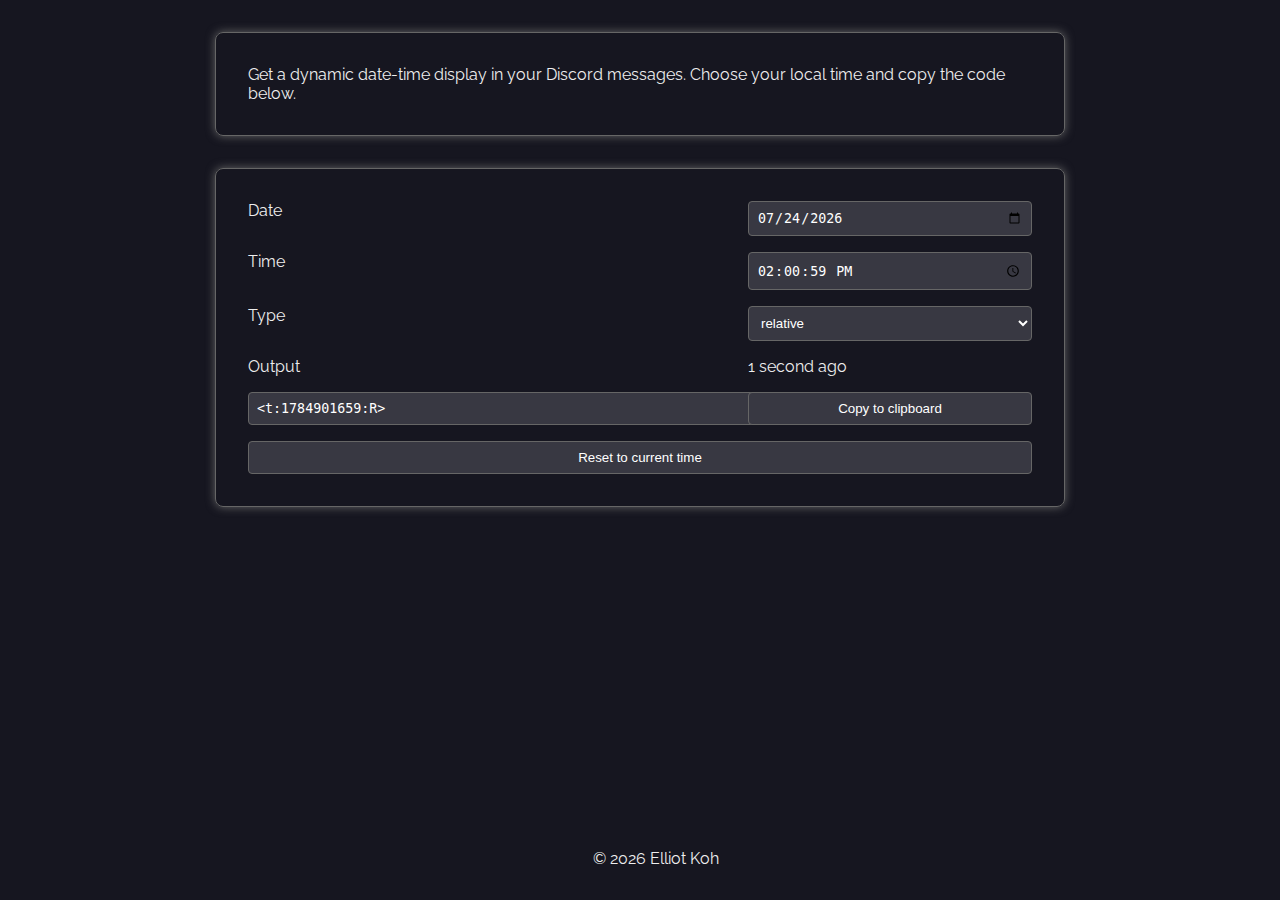
==== index.html @ 7fe4026e "new update" ====
<!DOCTYPE html>
<html lang="en">

<head>
    <meta charset="UTF-8">
    <title>Discord Timestamp Generator</title>
    <link href="https://fonts.googleapis.com/css2?family=Raleway:wght@300;400;600&display=swap" rel="stylesheet">
    <link rel="stylesheet" type="text/css" href="styles.css">
</head>

<body>
    <div class="container">
        <p>Get a dynamic date-time display in your Discord messages. Choose your local time and copy the code below.</p>
    </div>
    <div class="container">
        <span>Date</span><input type="date" id="d">
        <span>Time</span><input type="time" id="hm">
        <span>Type</span>
        <select id="t">
            <option value="t">short time</option>
            <option value="T">long time</option>
            <option value="d">short date</option>
            <option value="D">long date</option>
            <option value="f">long date with short time</option>
            <option value="F">long date with day of week and short time</option>
            <option value="R" selected="">relative</option>
        </select>
        <span>Output</span><span id="preview">1 minute ago</span>
        <input type="text" readonly="" id="code" title="Press Ctrl/Cmd+C to copy">
        <button id="copy">Copy to clipboard</button>
        <button id="current">Reset to current time</button>
    </div>
    <footer class="footer">
        <p>© <span id="currentYear"></span> Elliot Koh</p>
    </footer>
    
    <script src="script.js"></script>
    </body>
    
    </html>
---- styles.css ----
@import url('https://fonts.googleapis.com/css2?family=Raleway:wght@300;400;600&display=swap');

html,
body {
    margin: 0;
    padding: 0;
    background: #161620;
    color: #eee;
    font-family: 'Raleway', sans-serif;
}

.container {
    display: grid;
    grid-template-columns: 1fr max-content;
    width: 50rem;
    margin: 2rem auto;
    border: 1px solid #666;
    padding: 1.5rem;
    border-radius: 8px;
    box-shadow: 0px 0px 10px #666;
}

.container>* {
    margin: 0.5rem;
}

#current {
    grid-column: span 2;
}

input,
select,
button {
    background: #383842;
    color: #fff;
    border: 1px solid #666;
    padding: 0.5rem;
    border-radius: 4px;
}

#code {
    font-family: monospace;
    width: 100%;
}

#code:focus {
    z-index: 1;
}

button {
    cursor: pointer;
}

@media (max-width: 50rem) {
    .container {
        display: flex;
        flex-direction: column;
        width: 90%;
    }

    .container>* {
        margin: 1rem 0.2rem;
    }
}

.button-clicked {
    background-color: #666;
    border: 1px solid #999;
}

.footer {
    position: fixed;
    bottom: 0;
    width: 100%;
    background-color: #161620;
    color: #eee;
    text-align: center;
    padding: 1rem;
    font-family: 'Raleway', sans-serif;
  }
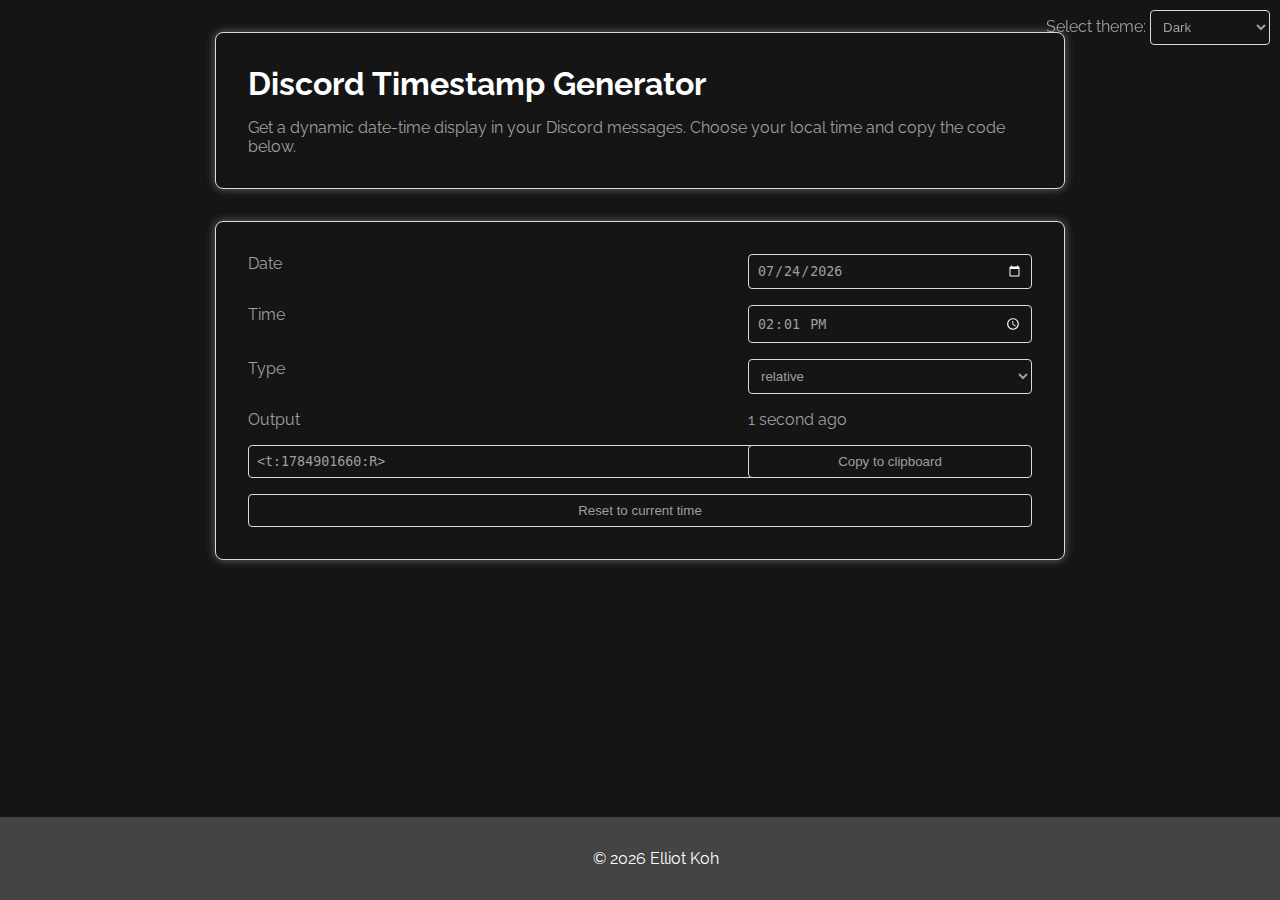
==== commit 4ba7e945: "update" ====
--- a/index.html
+++ b/index.html
@@ -3,20 +3,41 @@
 
 <head>
     <meta charset="UTF-8">
+    <meta name="author" content="Elliot Koh">
+    <meta name="description" content="A Discord Timestamp Generator">
+    <meta name="keywords" content="Discord, Timestamp, Generator">
     <title>Discord Timestamp Generator</title>
+    <link rel="icon" href="favicon-32x32.png" type="image/x-icon">
     <link href="https://fonts.googleapis.com/css2?family=Raleway:wght@300;400;600&display=swap" rel="stylesheet">
     <link rel="stylesheet" type="text/css" href="styles.css">
 </head>
 
 <body>
-    <div class="container">
-        <p>Get a dynamic date-time display in your Discord messages. Choose your local time and copy the code below.</p>
+    <div id="theme-switcher-wrapper">
+        <label for="theme-switcher">Select theme:</label>
+        <select id="theme-switcher">
+            <option value="dark">Dark</option>
+            <option value="light">Light</option>
+            <option value="radical">Radical</option>
+            <option value="merko">Merko</option>
+            <option value="gruvbox">Gruvbox</option>
+            <option value="tokyonight">TokyoNight</option>
+            <option value="onedark">OneDark</option>
+            <option value="cobalt">Cobalt</option>
+            <option value="synthwave">Synthwave</option>
+            <option value="highcontrast">High Contrast</option>
+            <option value="dracula">Dracula</option>
+        </select>
     </div>
-    <div class="container">
-        <span>Date</span><input type="date" id="d">
-        <span>Time</span><input type="time" id="hm">
-        <span>Type</span>
-        <select id="t">
+    <div class="container theme-container">
+        <h1 class="theme-title">Discord Timestamp Generator</h1><endl></endl>
+        <p class="theme-body">Get a dynamic date-time display in your Discord messages. Choose your local time and copy the code below.</p>
+    </div>
+    <div class="container theme-container">
+        <span class="theme-body">Date</span><input class="theme-accent" type="date" id="d">
+        <span class="theme-body">Time</span><input class="theme-accent" type="time" id="hm">
+        <span class="theme-body">Type</span>
+        <select class="theme-accent" id="t">
             <option value="t">short time</option>
             <option value="T">long time</option>
             <option value="d">short date</option>
@@ -25,16 +46,16 @@
             <option value="F">long date with day of week and short time</option>
             <option value="R" selected="">relative</option>
         </select>
-        <span>Output</span><span id="preview">1 minute ago</span>
-        <input type="text" readonly="" id="code" title="Press Ctrl/Cmd+C to copy">
-        <button id="copy">Copy to clipboard</button>
-        <button id="current">Reset to current time</button>
+        <span class="theme-body">Output</span><span class="theme-body" id="preview">1 minute ago</span>
+        <input class="theme-accent" type="text" readonly="" id="code" title="Press Ctrl/Cmd+C to copy">
+        <button class="theme-accent" id="copy">Copy to clipboard</button>
+        <button class="theme-accent" id="current">Reset to current time</button>
     </div>
-    <footer class="footer">
-        <p>© <span id="currentYear"></span> Elliot Koh</p>
+    <footer class="footer theme-footer">
+        <p class="theme-footer-text">© <span id="currentYear"></span> Elliot Koh</p>
     </footer>
-    
+
     <script src="script.js"></script>
-    </body>
-    
-    </html>+</body>
+
+</html>
--- a/styles.css
+++ b/styles.css
@@ -1,10 +1,8 @@
 @import url('https://fonts.googleapis.com/css2?family=Raleway:wght@300;400;600&display=swap');
 
-html,
-body {
+html, body {
     margin: 0;
     padding: 0;
-    background: #161620;
     color: #eee;
     font-family: 'Raleway', sans-serif;
 }
@@ -20,7 +18,7 @@
     box-shadow: 0px 0px 10px #666;
 }
 
-.container>* {
+.container > * {
     margin: 0.5rem;
 }
 
@@ -28,9 +26,7 @@
     grid-column: span 2;
 }
 
-input,
-select,
-button {
+input, select, button {
     background: #383842;
     color: #fff;
     border: 1px solid #666;
@@ -51,18 +47,6 @@
     cursor: pointer;
 }
 
-@media (max-width: 50rem) {
-    .container {
-        display: flex;
-        flex-direction: column;
-        width: 90%;
-    }
-
-    .container>* {
-        margin: 1rem 0.2rem;
-    }
-}
-
 .button-clicked {
     background-color: #666;
     border: 1px solid #999;
@@ -77,4 +61,136 @@
     text-align: center;
     padding: 1rem;
     font-family: 'Raleway', sans-serif;
-  }+}
+
+#theme-switcher-wrapper {
+    position: fixed;
+    top: 10px;
+    right: 10px;
+    padding-bottom: 10px;
+    z-index: 1000; /* Optional, to ensure it stays above other content */
+}
+
+/* Light Theme */
+body[data-theme='light'] {
+    background: #F2F2F2;
+    color: #333;
+}
+
+body[data-theme='light'] .container,
+body[data-theme='light'] input,
+body[data-theme='light'] select,
+body[data-theme='light'] button {
+    background: #fff;
+    color: #333;
+    border: 1px solid #ccc;
+}
+
+body[data-theme='light'] .footer {
+    background-color: #ddd;
+    color: #333;
+}
+
+body[data-theme='light'] button:active {
+    background-color: #ccc;
+    color: #111;
+}
+
+body[data-theme='light'] input[type="date"]::-webkit-calendar-picker-indicator,
+body[data-theme='light'] input[type="time"]::-webkit-calendar-picker-indicator {
+    filter: invert(0);
+}
+
+/* Dark Theme */
+body[data-theme='dark'] {
+    background: #151515;
+    color: #9f9f9f;
+}
+body[data-theme='dark'] .container,
+body[data-theme='dark'] input,
+body[data-theme='dark'] select,
+body[data-theme='dark'] button {
+    background: #151515;
+    color: #9f9f9f;
+    border: 1px solid #dadada;
+}
+body[data-theme='dark'] .footer {
+    background-color: #444444;
+    color: #ffffff;
+}
+
+body[data-theme='dark'] h1 {
+    color: #ffffff;
+}
+
+body[data-theme='dark'] button:active {
+    background-color: #ffffff;
+    color: #151515;
+}
+body[data-theme='dark'] input[type="date"]::-webkit-calendar-picker-indicator,
+body[data-theme='dark'] input[type="time"]::-webkit-calendar-picker-indicator {
+    filter: invert(1);
+}
+
+/* ... similar structure for other themes ... */
+
+/* Radical Theme */
+body[data-theme='radical'] {
+    background: #141321;
+    color: #a9fef7;
+}
+body[data-theme='radical'] .container,
+body[data-theme='radical'] input,
+body[data-theme='radical'] select,
+body[data-theme='radical'] button {
+    background: #431c36;
+    color: #d83b7d;
+    border: 1px solid #d83b7d;
+}
+body[data-theme='radical'] .footer {
+    background-color: #f8d847;
+    color: #141321;
+}
+body[data-theme='radical'] button:active {
+    background-color: #f8d847;
+    color: #141321;
+}
+body[data-theme='radical'] input[type="date"]::-webkit-calendar-picker-indicator,
+body[data-theme='radical'] input[type="time"]::-webkit-calendar-picker-indicator {
+    filter: invert(1);
+}
+
+/* Merko Theme */
+body[data-theme='merko'] {
+    background: #004447;
+    color: #ffffff;
+}
+
+body[data-theme='merko'] .container,
+body[data-theme='merko'] input,
+body[data-theme='merko'] select,
+body[data-theme='merko'] button {
+    background: #00363a;
+    color: #ffffff;
+    border: 1px solid #00555b;
+}
+
+body[data-theme='merko'] .footer {
+    background-color: #002f32;
+    color: #ffffff;
+}
+
+
+/* Media Queries */
+@media (max-width: 50rem) {
+    .container {
+        display: flex;
+        flex-direction: column;
+        width: 90%;
+    }
+
+    .container > * {
+        margin: 1rem 0.2rem;
+    }
+}
+
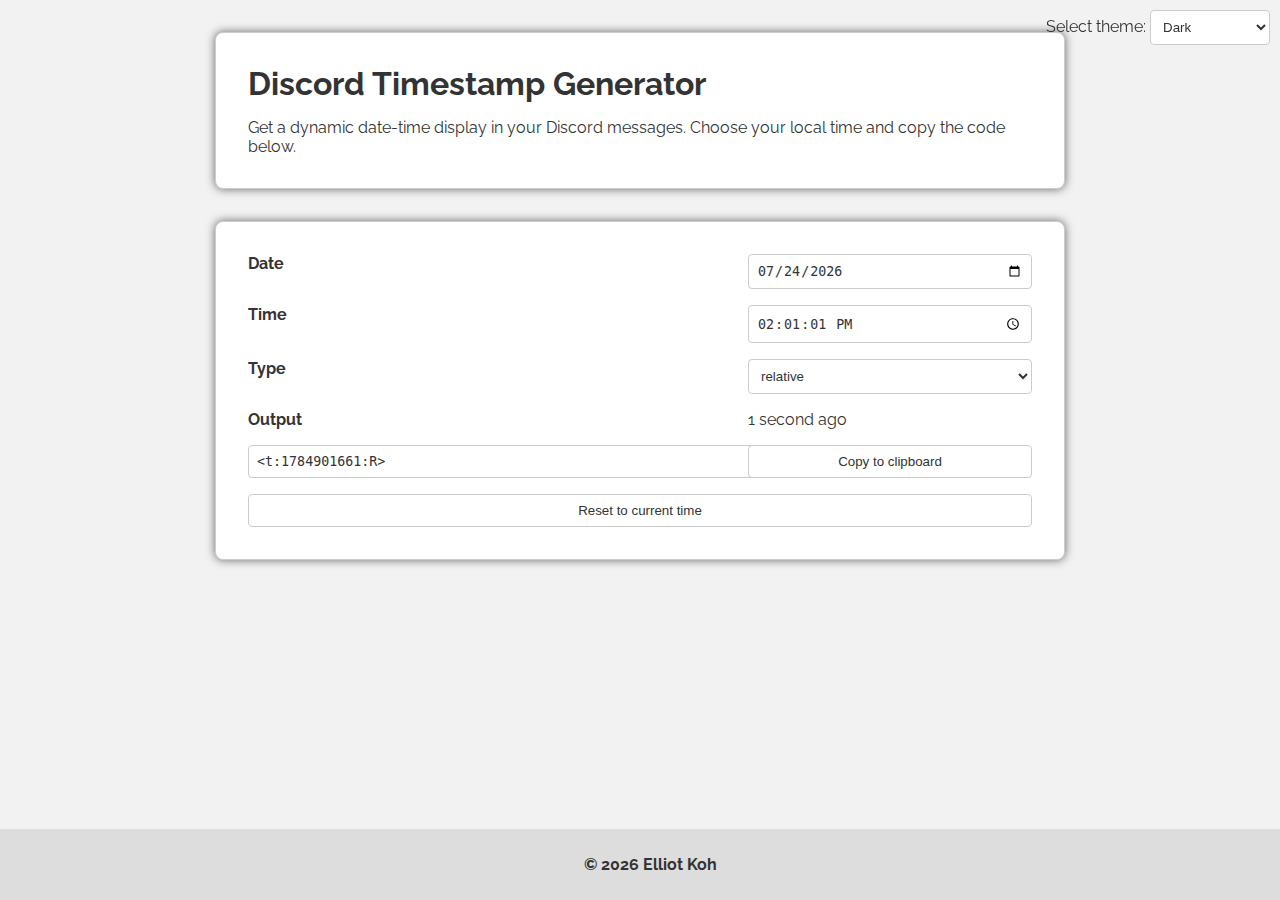
==== commit f84b7732: "final commit" ====
--- a/index.html
+++ b/index.html
@@ -27,6 +27,8 @@
             <option value="synthwave">Synthwave</option>
             <option value="highcontrast">High Contrast</option>
             <option value="dracula">Dracula</option>
+            <option value="bluelight">Blue Light</option>
+            <option value="bluedark">Blue Dark</option>
         </select>
     </div>
     <div class="container theme-container">
@@ -34,9 +36,9 @@
         <p class="theme-body">Get a dynamic date-time display in your Discord messages. Choose your local time and copy the code below.</p>
     </div>
     <div class="container theme-container">
-        <span class="theme-body">Date</span><input class="theme-accent" type="date" id="d">
-        <span class="theme-body">Time</span><input class="theme-accent" type="time" id="hm">
-        <span class="theme-body">Type</span>
+        <span class="theme-body"><b>Date</b></span><input class="theme-accent" type="date" id="d">
+        <span class="theme-body"><b>Time</b></span><input class="theme-accent" type="time" id="hm">
+        <span class="theme-body"><b>Type</b></span>
         <select class="theme-accent" id="t">
             <option value="t">short time</option>
             <option value="T">long time</option>
@@ -46,13 +48,13 @@
             <option value="F">long date with day of week and short time</option>
             <option value="R" selected="">relative</option>
         </select>
-        <span class="theme-body">Output</span><span class="theme-body" id="preview">1 minute ago</span>
+        <span class="theme-body"><b>Output</b></span><span class="theme-body" id="preview">1 minute ago</span>
         <input class="theme-accent" type="text" readonly="" id="code" title="Press Ctrl/Cmd+C to copy">
         <button class="theme-accent" id="copy">Copy to clipboard</button>
         <button class="theme-accent" id="current">Reset to current time</button>
     </div>
     <footer class="footer theme-footer">
-        <p class="theme-footer-text">© <span id="currentYear"></span> Elliot Koh</p>
+        <p class="theme-footer-text"><b>© <span id="currentYear"></span> Elliot Koh</b></p>
     </footer>
 
     <script src="script.js"></script>
--- a/styles.css
+++ b/styles.css
@@ -59,7 +59,7 @@
     background-color: #161620;
     color: #eee;
     text-align: center;
-    padding: 1rem;
+    padding: 10px;
     font-family: 'Raleway', sans-serif;
 }
 
@@ -92,7 +92,7 @@
 }
 
 body[data-theme='light'] button:active {
-    background-color: #ccc;
+    background-color: #eaeaea;
     color: #111;
 }
 
@@ -112,11 +112,11 @@
 body[data-theme='dark'] button {
     background: #151515;
     color: #9f9f9f;
-    border: 1px solid #dadada;
+    border: 1px solid #79ff97;
 }
 body[data-theme='dark'] .footer {
-    background-color: #444444;
-    color: #ffffff;
+    background-color: #1c1c1c;
+    color: #9f9f9f;
 }
 
 body[data-theme='dark'] h1 {
@@ -131,8 +131,6 @@
 body[data-theme='dark'] input[type="time"]::-webkit-calendar-picker-indicator {
     filter: invert(1);
 }
-
-/* ... similar structure for other themes ... */
 
 /* Radical Theme */
 body[data-theme='radical'] {
@@ -143,9 +141,9 @@
 body[data-theme='radical'] input,
 body[data-theme='radical'] select,
 body[data-theme='radical'] button {
-    background: #431c36;
-    color: #d83b7d;
-    border: 1px solid #d83b7d;
+    background: #141321;
+    color: #a9fef7;
+    border: 1px solid #f8d847;
 }
 body[data-theme='radical'] .footer {
     background-color: #f8d847;
@@ -155,6 +153,11 @@
     background-color: #f8d847;
     color: #141321;
 }
+
+body[data-theme='radical'] h1 {
+    color: #fe428e;
+}
+
 body[data-theme='radical'] input[type="date"]::-webkit-calendar-picker-indicator,
 body[data-theme='radical'] input[type="time"]::-webkit-calendar-picker-indicator {
     filter: invert(1);
@@ -162,24 +165,313 @@
 
 /* Merko Theme */
 body[data-theme='merko'] {
-    background: #004447;
-    color: #ffffff;
-}
-
+    background: #0a0f0b;
+    color: #68b587;
+}
 body[data-theme='merko'] .container,
 body[data-theme='merko'] input,
 body[data-theme='merko'] select,
 body[data-theme='merko'] button {
-    background: #00363a;
+    background: #0a0f0b;
+    color: #68b587;
+    border: 1px solid #b7d364;
+}
+body[data-theme='merko'] .footer {
+    background-color: #b7d364;
+    color: #0a0f0b;
+}
+body[data-theme='merko'] button:active {
+    background-color: #b7d364;
+    color: #0a0f0b;
+}
+
+body[data-theme='merko'] h1 {
+    color: #abd200;
+}
+
+body[data-theme='merko'] input[type="date"]::-webkit-calendar-picker-indicator,
+body[data-theme='merko'] input[type="time"]::-webkit-calendar-picker-indicator {
+    filter: invert(1);
+}
+
+/* Gruvbox Theme */
+body[data-theme='gruvbox'] {
+    background: #282828;
+    color: #68b587;
+}
+body[data-theme='gruvbox'] .container,
+body[data-theme='gruvbox'] input,
+body[data-theme='gruvbox'] select,
+body[data-theme='gruvbox'] button {
+    background: #282828;
+    color: #68b587;
+    border: 1px solid #fe8019;
+}
+body[data-theme='gruvbox'] .footer {
+    background-color: #fe8019;
+    color: #282828;
+}
+body[data-theme='gruvbox'] button:active {
+    background-color: #fe8019;
+    color: #282828;
+}
+
+body[data-theme='gruvbox'] h1 {
+    color: #fabd2f;
+}
+
+body[data-theme='gruvbox'] input[type="date"]::-webkit-calendar-picker-indicator,
+body[data-theme='gruvbox'] input[type="time"]::-webkit-calendar-picker-indicator {
+    filter: invert(1);
+}
+
+/* tokyonight Theme */
+body[data-theme='tokyonight'] {
+    background: #1a1b27;
+    color: #38bdae;
+}
+body[data-theme='tokyonight'] .container,
+body[data-theme='tokyonight'] input,
+body[data-theme='tokyonight'] select,
+body[data-theme='tokyonight'] button {
+    background: #1a1b27;
+    color: #38bdae;
+    border: 1px solid #bf91f3;
+}
+body[data-theme='tokyonight'] .footer {
+    background-color: #bf91f3;
+    color: #1a1b27;
+}
+body[data-theme='tokyonight'] button:active {
+    background-color: #bf91f3;
+    color: #1a1b27;
+}
+
+body[data-theme='tokyonight'] h1 {
+    color: #70a5fd;
+}
+
+body[data-theme='tokyonight'] input[type="date"]::-webkit-calendar-picker-indicator,
+body[data-theme='tokyonight'] input[type="time"]::-webkit-calendar-picker-indicator {
+    filter: invert(1);
+}
+
+/* onedark Theme */
+body[data-theme='onedark'] {
+    background: #282c34;
+    color: #df6d74;
+}
+body[data-theme='onedark'] .container,
+body[data-theme='onedark'] input,
+body[data-theme='onedark'] select,
+body[data-theme='onedark'] button {
+    background: #282c34;
+    color: #df6d74;
+    border: 1px solid #8eb573;
+}
+body[data-theme='onedark'] .footer {
+    background-color: #8eb573;
+    color: #282c34;
+}
+body[data-theme='onedark'] button:active {
+    background-color: #8eb573;
+    color: #282c34;
+}
+
+body[data-theme='onedark'] h1 {
+    color: #e4bf7a;
+}
+
+body[data-theme='onedark'] input[type="date"]::-webkit-calendar-picker-indicator,
+body[data-theme='onedark'] input[type="time"]::-webkit-calendar-picker-indicator {
+    filter: invert(1);
+}
+
+/* cobalt Theme */
+body[data-theme='cobalt'] {
+    background: #193549;
+    color: #75eeb2;
+}
+body[data-theme='cobalt'] .container,
+body[data-theme='cobalt'] input,
+body[data-theme='cobalt'] select,
+body[data-theme='cobalt'] button {
+    background: #193549;
+    color: #75eeb2;
+    border: 1px solid #0480ef;
+}
+body[data-theme='cobalt'] .footer {
+    background-color: #0480ef;
+    color: #193549;
+}
+body[data-theme='cobalt'] button:active {
+    background-color: #0480ef;
+    color: #193549;
+}
+
+body[data-theme='cobalt'] h1 {
+    color: #e683d9;
+}
+
+body[data-theme='cobalt'] input[type="date"]::-webkit-calendar-picker-indicator,
+body[data-theme='cobalt'] input[type="time"]::-webkit-calendar-picker-indicator {
+    filter: invert(1);
+}
+
+/* synthwave Theme */
+body[data-theme='synthwave'] {
+    background: #2b213a;
+    color: #e5289e;
+}
+body[data-theme='synthwave'] .container,
+body[data-theme='synthwave'] input,
+body[data-theme='synthwave'] select,
+body[data-theme='synthwave'] button {
+    background: #2b213a;
+    color: #e5289e;
+    border: 1px solid #ef8539;
+}
+body[data-theme='synthwave'] .footer {
+    background-color: #ef8539;
+    color: #2b213a;
+}
+body[data-theme='synthwave'] button:active {
+    background-color: #ef8539;
+    color: #2b213a;
+}
+
+body[data-theme='synthwave'] h1 {
+    color: #e2e9ec;
+}
+
+body[data-theme='synthwave'] input[type="date"]::-webkit-calendar-picker-indicator,
+body[data-theme='synthwave'] input[type="time"]::-webkit-calendar-picker-indicator {
+    filter: invert(1);
+}
+
+/* highcontrast Theme */
+body[data-theme='highcontrast'] {
+    background: #000000;
     color: #ffffff;
-    border: 1px solid #00555b;
-}
-
-body[data-theme='merko'] .footer {
-    background-color: #002f32;
+}
+body[data-theme='highcontrast'] .container,
+body[data-theme='highcontrast'] input,
+body[data-theme='highcontrast'] select,
+body[data-theme='highcontrast'] button {
+    background: #000000;
     color: #ffffff;
-}
-
+    border: 1px solid #00ffff;
+}
+body[data-theme='highcontrast'] .footer {
+    background-color: #00ffff;
+    color: #000000;
+}
+body[data-theme='highcontrast'] button:active {
+    background-color: #00ffff;
+    color: #000000;
+}
+
+body[data-theme='highcontrast'] h1 {
+    color: #e7f216;
+}
+
+body[data-theme='highcontrast'] input[type="date"]::-webkit-calendar-picker-indicator,
+body[data-theme='highcontrast'] input[type="time"]::-webkit-calendar-picker-indicator {
+    filter: invert(1);
+}
+
+/* dracula Theme */
+body[data-theme='dracula'] {
+    background: #282a36;
+    color: #f8f8f2;
+}
+body[data-theme='dracula'] .container,
+body[data-theme='dracula'] input,
+body[data-theme='dracula'] select,
+body[data-theme='dracula'] button {
+    background: #282a36;
+    color: #f8f8f2;
+    border: 1px solid #79dafa;
+}
+body[data-theme='dracula'] .footer {
+    background-color: #79dafa;
+    color: #282a36;
+}
+body[data-theme='dracula'] button:active {
+    background-color: #79dafa;
+    color: #282a36;
+}
+
+body[data-theme='dracula'] h1 {
+    color: #ff6e96;
+}
+
+body[data-theme='dracula'] input[type="date"]::-webkit-calendar-picker-indicator,
+body[data-theme='dracula'] input[type="time"]::-webkit-calendar-picker-indicator {
+    filter: invert(1);
+}
+
+/* bluelight Theme */
+body[data-theme='bluelight'] {
+    background: #fffefe;
+    color: #434d58;
+}
+body[data-theme='bluelight'] .container,
+body[data-theme='bluelight'] input,
+body[data-theme='bluelight'] select,
+body[data-theme='bluelight'] button {
+    background: #fffefe;
+    color: #434d58;
+    border: 1px solid #4c71f2;
+}
+body[data-theme='bluelight'] .footer {
+    background-color: #4c71f2;
+    color: #fffefe;
+}
+body[data-theme='bluelight'] button:active {
+    background-color: #4c71f2;
+    color: #fffefe;
+}
+
+body[data-theme='bluelight'] h1 {
+    color: #2f80ed;
+}
+
+body[data-theme='bluelight'] input[type="date"]::-webkit-calendar-picker-indicator,
+body[data-theme='bluelight'] input[type="time"]::-webkit-calendar-picker-indicator {
+    filter: invert(1);
+}
+
+/* bluedark Theme */
+body[data-theme='bluedark'] {
+    background: #0d1117;
+    color: #417e87;
+}
+body[data-theme='bluedark'] .container,
+body[data-theme='bluedark'] input,
+body[data-theme='bluedark'] select,
+body[data-theme='bluedark'] button {
+    background: #0d1117;
+    color: #417e87;
+    border: 1px solid #0579c3;
+}
+body[data-theme='bluedark'] .footer {
+    background-color: #0579c3;
+    color: #0d1117;
+}
+body[data-theme='bluedark'] button:active {
+    background-color: #0579c3;
+    color: #0d1117;
+}
+
+body[data-theme='bluedark'] h1 {
+    color: #006aff;
+}
+
+body[data-theme='bluedark'] input[type="date"]::-webkit-calendar-picker-indicator,
+body[data-theme='bluedark'] input[type="time"]::-webkit-calendar-picker-indicator {
+    filter: invert(1);
+}
 
 /* Media Queries */
 @media (max-width: 50rem) {
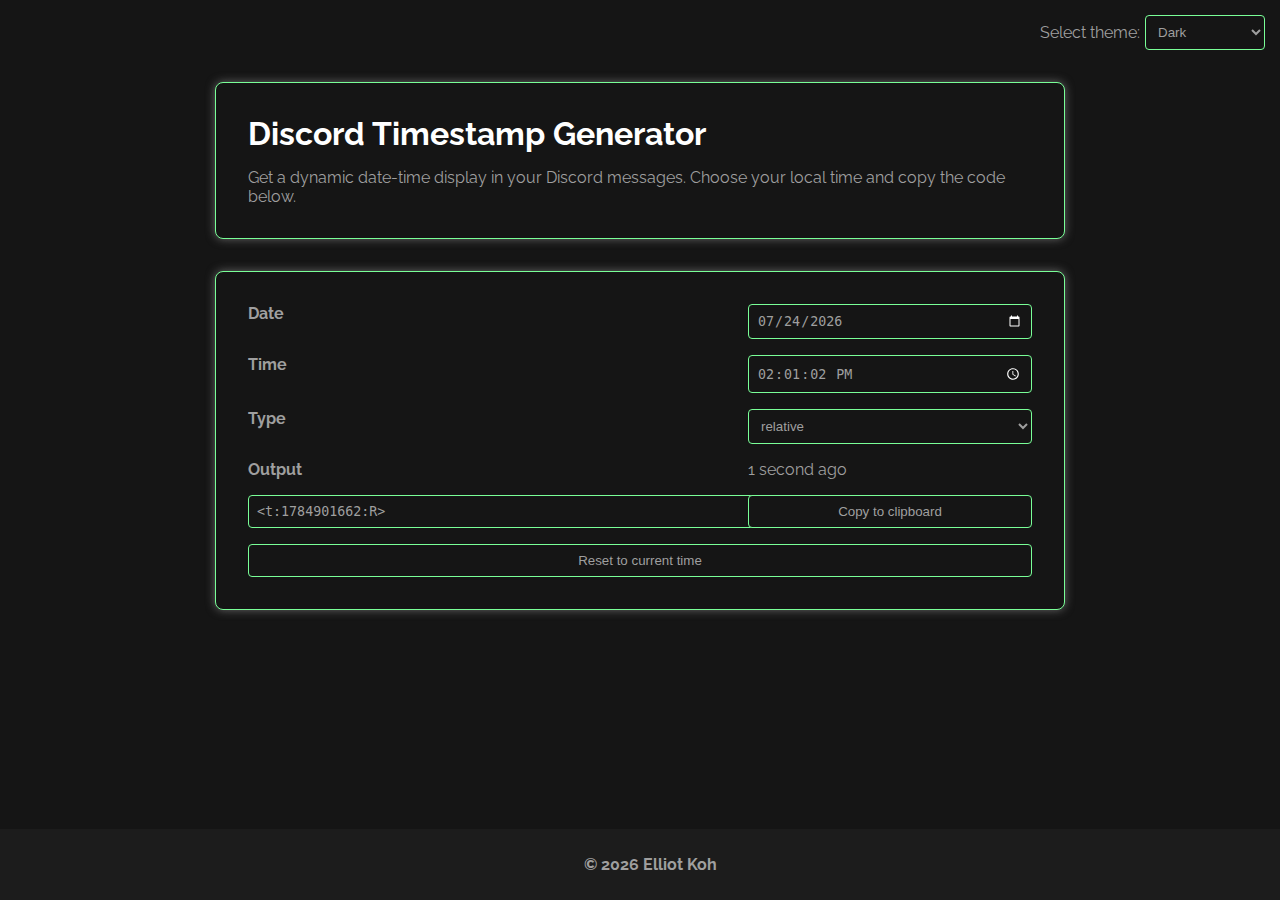
==== commit a9c8a25e: "final commit #1" ====
--- a/index.html
+++ b/index.html
@@ -13,7 +13,7 @@
 </head>
 
 <body>
-    <div id="theme-switcher-wrapper">
+    <div class="theme-switcher-wrapper">
         <label for="theme-switcher">Select theme:</label>
         <select id="theme-switcher">
             <option value="dark">Dark</option>
@@ -60,4 +60,4 @@
     <script src="script.js"></script>
 </body>
 
-</html>
+</html>--- a/styles.css
+++ b/styles.css
@@ -63,14 +63,6 @@
     font-family: 'Raleway', sans-serif;
 }
 
-#theme-switcher-wrapper {
-    position: fixed;
-    top: 10px;
-    right: 10px;
-    padding-bottom: 10px;
-    z-index: 1000; /* Optional, to ensure it stays above other content */
-}
-
 /* Light Theme */
 body[data-theme='light'] {
     background: #F2F2F2;
@@ -486,3 +478,14 @@
     }
 }
 
+.theme-switcher-wrapper {
+    display: flex;
+    justify-content: flex-end;
+    align-items: center;
+    margin-top: 15px;
+    margin-right: 15px;
+}
+
+.theme-switcher-wrapper label {
+    margin-right: 5px;
+}
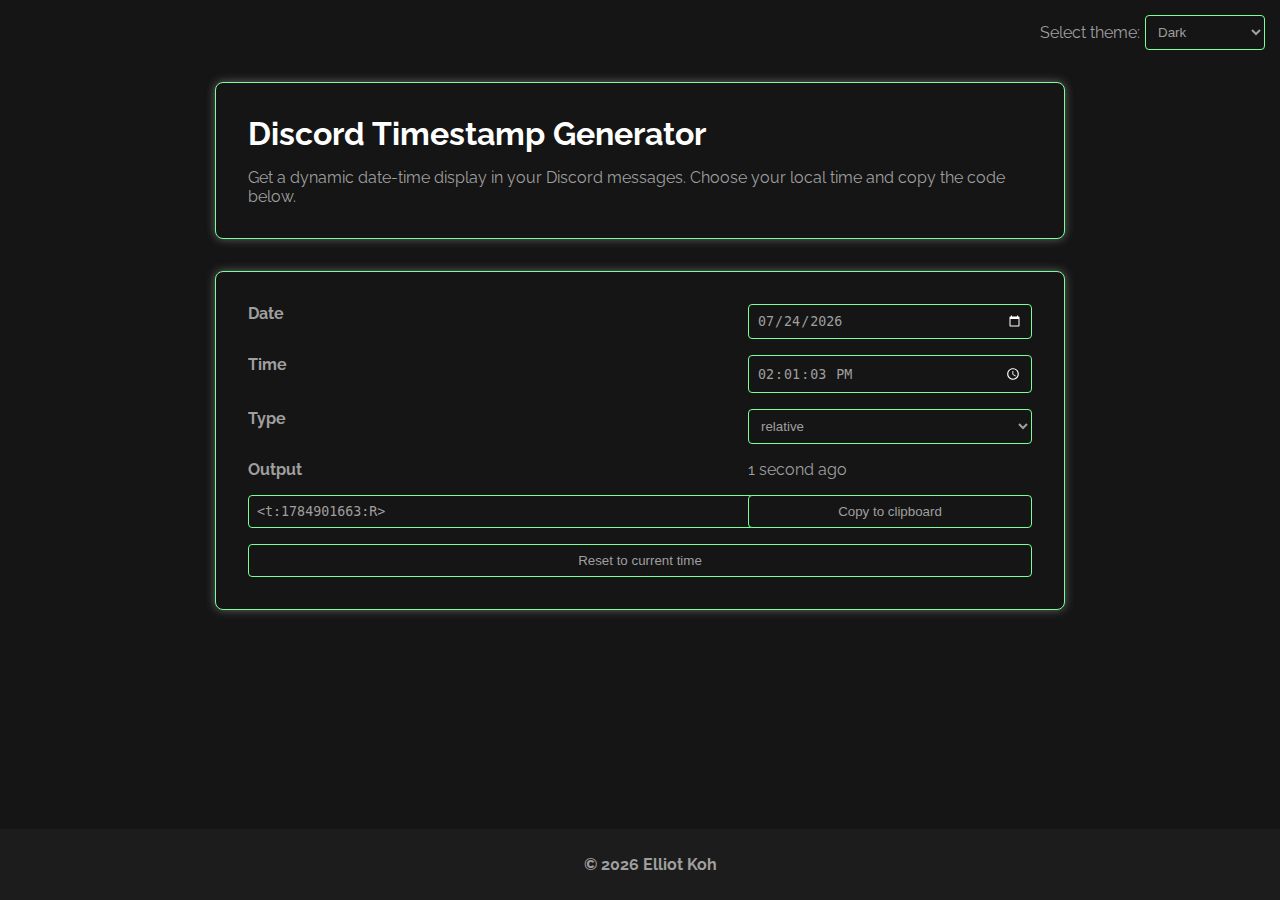
==== commit 917504a0: "Update index.html" ====
--- a/index.html
+++ b/index.html
@@ -4,9 +4,9 @@
 <head>
     <meta charset="UTF-8">
     <meta name="author" content="Elliot Koh">
-    <meta name="description" content="A Discord Timestamp Generator">
+    <meta name="description" content="A Discord Timestamp Generator by Elliot Koh">
     <meta name="keywords" content="Discord, Timestamp, Generator">
-    <title>Discord Timestamp Generator</title>
+    <title>Discord Timestamp Generator | Elliot Koh</title>
     <link rel="icon" href="favicon-32x32.png" type="image/x-icon">
     <link href="https://fonts.googleapis.com/css2?family=Raleway:wght@300;400;600&display=swap" rel="stylesheet">
     <link rel="stylesheet" type="text/css" href="styles.css">
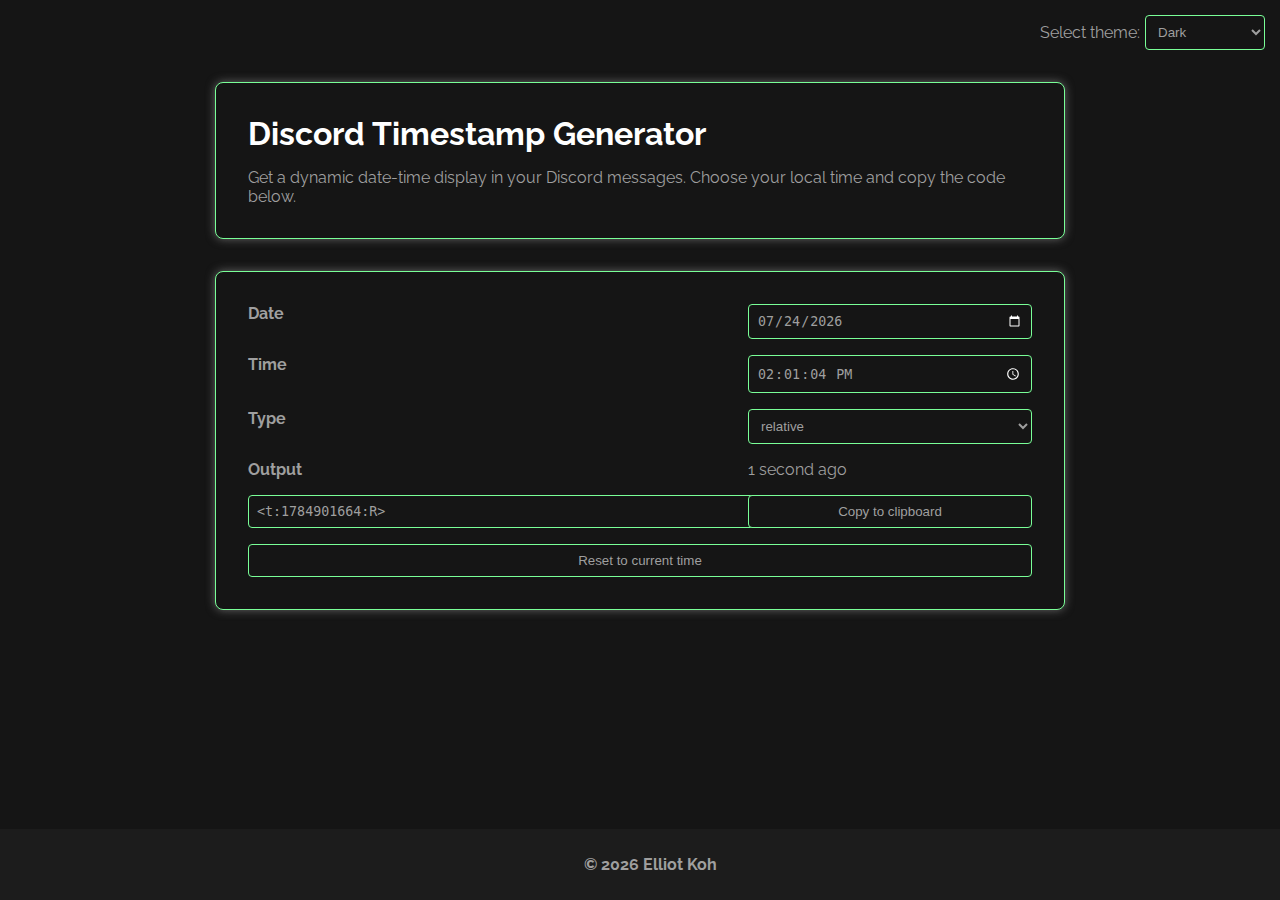
==== commit 6522bd59: "Update index.html" ====
--- a/index.html
+++ b/index.html
@@ -21,8 +21,8 @@
             <option value="radical">Radical</option>
             <option value="merko">Merko</option>
             <option value="gruvbox">Gruvbox</option>
-            <option value="tokyonight">TokyoNight</option>
-            <option value="onedark">OneDark</option>
+            <option value="tokyonight">Tokyo Night</option>
+            <option value="onedark">One Dark</option>
             <option value="cobalt">Cobalt</option>
             <option value="synthwave">Synthwave</option>
             <option value="highcontrast">High Contrast</option>
--- a/styles.css
+++ b/styles.css
@@ -431,7 +431,7 @@
 
 body[data-theme='bluelight'] input[type="date"]::-webkit-calendar-picker-indicator,
 body[data-theme='bluelight'] input[type="time"]::-webkit-calendar-picker-indicator {
-    filter: invert(1);
+    filter: invert(0);
 }
 
 /* bluedark Theme */
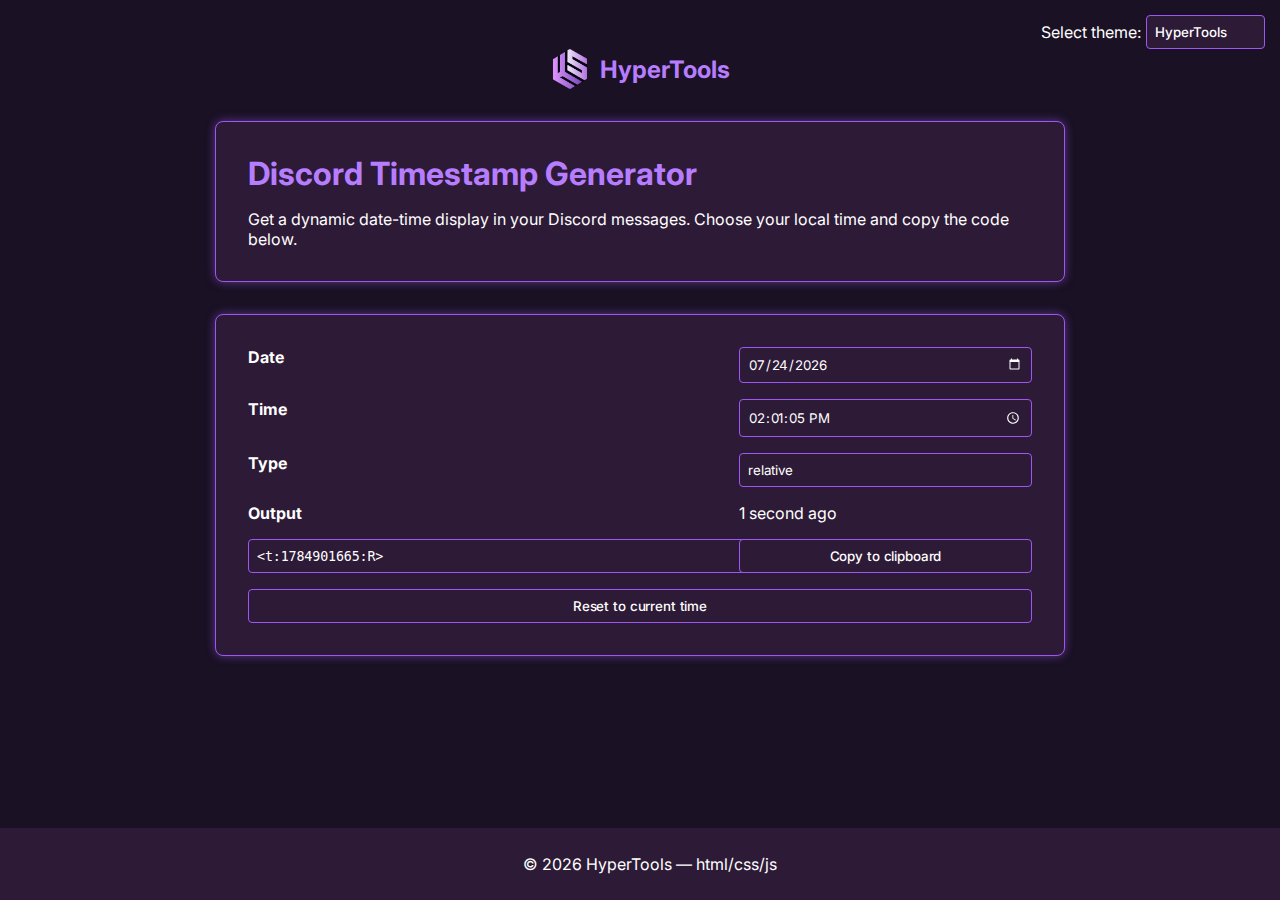
==== commit 4b2a87f6: "Update" ====
--- a/index.html
+++ b/index.html
@@ -5,10 +5,10 @@
     <meta charset="UTF-8">
     <meta name="author" content="Elliot Koh">
     <meta name="description" content="A Discord Timestamp Generator by Elliot Koh">
-    <meta name="keywords" content="Discord, Timestamp, Generator">
-    <title>Discord Timestamp Generator | Elliot Koh</title>
-    <link rel="icon" href="favicon-32x32.png" type="image/x-icon">
-    <link href="https://fonts.googleapis.com/css2?family=Raleway:wght@300;400;600&display=swap" rel="stylesheet">
+    <meta name="keywords" content="Discord, Timestamp, Generator, HyperTools">
+    <title>Discord Timestamp Generator — HyperTools</title>
+    <link rel="icon" href="favicon.ico" type="image/x-icon">
+    <link href="https://fonts.googleapis.com/css2?family=Inter:wght@300;400;500;600;700&display=swap" rel="stylesheet">
     <link rel="stylesheet" type="text/css" href="styles.css">
 </head>
 
@@ -16,6 +16,7 @@
     <div class="theme-switcher-wrapper">
         <label for="theme-switcher">Select theme:</label>
         <select id="theme-switcher">
+            <option value="hypertools" selected>HyperTools</option>
             <option value="dark">Dark</option>
             <option value="light">Light</option>
             <option value="radical">Radical</option>
@@ -30,6 +31,10 @@
             <option value="bluelight">Blue Light</option>
             <option value="bluedark">Blue Dark</option>
         </select>
+    </div>
+    <div class="branding">
+        <img src="logo.png" alt="HyperTools Logo">
+        <h2>HyperTools</h2>
     </div>
     <div class="container theme-container">
         <h1 class="theme-title">Discord Timestamp Generator</h1><endl></endl>
@@ -54,7 +59,7 @@
         <button class="theme-accent" id="current">Reset to current time</button>
     </div>
     <footer class="footer theme-footer">
-        <p class="theme-footer-text"><b>© <span id="currentYear"></span> Elliot Koh</b></p>
+        <p class="theme-footer-text">© <span id="currentYear"></span> HyperTools — html/css/js</p>
     </footer>
 
     <script src="script.js"></script>
--- a/styles.css
+++ b/styles.css
@@ -1,10 +1,29 @@
-@import url('https://fonts.googleapis.com/css2?family=Raleway:wght@300;400;600&display=swap');
+@import url('https://fonts.googleapis.com/css2?family=Inter:wght@300;400;500;600;700&display=swap');
+
+* {
+    font-family: 'Inter', sans-serif;
+}
+
+/* Ensure Inter is applied to form controls across all browsers */
+input, button, select, option, textarea, .theme-switcher-wrapper, #theme-switcher {
+    font-family: 'Inter', sans-serif !important;
+    -webkit-font-smoothing: antialiased;
+    -moz-osx-font-smoothing: grayscale;
+}
+
+/* Keep monospace for code element */
+#code {
+    font-family: monospace !important;
+    width: 100%;
+}
+
+#code:focus {
+    z-index: 1;
+}
 
 html, body {
     margin: 0;
     padding: 0;
-    color: #eee;
-    font-family: 'Raleway', sans-serif;
 }
 
 .container {
@@ -12,10 +31,8 @@
     grid-template-columns: 1fr max-content;
     width: 50rem;
     margin: 2rem auto;
-    border: 1px solid #666;
     padding: 1.5rem;
     border-radius: 8px;
-    box-shadow: 0px 0px 10px #666;
 }
 
 .container > * {
@@ -26,41 +43,105 @@
     grid-column: span 2;
 }
 
-input, select, button {
-    background: #383842;
-    color: #fff;
-    border: 1px solid #666;
+input, select, button, option {
     padding: 0.5rem;
     border-radius: 4px;
 }
 
-#code {
-    font-family: monospace;
-    width: 100%;
-}
-
-#code:focus {
-    z-index: 1;
+button:hover {
+    background: #3d2349;
 }
 
 button {
     cursor: pointer;
+    font-family: 'Inter', sans-serif !important;
+    font-weight: 500;
+    letter-spacing: -0.01em;
 }
 
 .button-clicked {
-    background-color: #666;
-    border: 1px solid #999;
+    background-color: #9e57f4;
+    border: 1px solid #b77dff;
 }
 
 .footer {
     position: fixed;
     bottom: 0;
     width: 100%;
-    background-color: #161620;
-    color: #eee;
     text-align: center;
     padding: 10px;
-    font-family: 'Raleway', sans-serif;
+    font-weight: 600;
+}
+
+.theme-footer-text {
+    font-weight: 400;
+}
+
+.branding {
+    display: flex;
+    align-items: center;
+    justify-content: center;
+    margin-bottom: 1rem;
+}
+
+.branding img {
+    height: 40px;
+    margin-right: 10px;
+}
+
+.branding h2 {
+    font-size: 1.5rem;
+    margin: 0;
+}
+
+.theme-switcher-wrapper {
+    display: flex;
+    justify-content: flex-end;
+    align-items: center;
+    margin-top: 15px;
+    margin-right: 15px;
+}
+
+.theme-switcher-wrapper label {
+    margin-right: 5px;
+}
+
+/* HyperTools Theme */
+body[data-theme='hypertools'] {
+    background: #1a1124;
+    color: #ffffff;
+}
+body[data-theme='hypertools'] .container,
+body[data-theme='hypertools'] input,
+body[data-theme='hypertools'] select,
+body[data-theme='hypertools'] button {
+    background: #2d1a36;
+    color: #ffffff;
+    border: 1px solid #9e57f4;
+}
+body[data-theme='hypertools'] .container {
+    box-shadow: 0px 0px 10px rgba(158, 87, 244, 0.5);
+}
+body[data-theme='hypertools'] .footer {
+    background-color: #2d1a36;
+    color: #ffffff;
+}
+body[data-theme='hypertools'] button:active {
+    background-color: #9e57f4;
+    color: #ffffff;
+}
+body[data-theme='hypertools'] h1 {
+    color: #b77dff;
+}
+body[data-theme='hypertools'] .branding h2 {
+    color: #b77dff;
+}
+body[data-theme='hypertools'] input[type="date"]::-webkit-calendar-picker-indicator,
+body[data-theme='hypertools'] input[type="time"]::-webkit-calendar-picker-indicator {
+    filter: invert(1);
+}
+body[data-theme='hypertools'] .theme-switcher-wrapper {
+    color: #ffffff;
 }
 
 /* Light Theme */
@@ -116,8 +197,8 @@
 }
 
 body[data-theme='dark'] button:active {
-    background-color: #ffffff;
-    color: #151515;
+    background-color: #1e1e1e;
+    color: #9f9f9f;
 }
 body[data-theme='dark'] input[type="date"]::-webkit-calendar-picker-indicator,
 body[data-theme='dark'] input[type="time"]::-webkit-calendar-picker-indicator {
@@ -478,14 +559,48 @@
     }
 }
 
-.theme-switcher-wrapper {
-    display: flex;
-    justify-content: flex-end;
-    align-items: center;
-    margin-top: 15px;
-    margin-right: 15px;
-}
-
-.theme-switcher-wrapper label {
-    margin-right: 5px;
-}
+/* Override browser specific dropdown styling */
+select {
+    -webkit-appearance: none;
+    -moz-appearance: none;
+    appearance: none;
+    background-image: url('data:image/svg+xml;utf8,<svg xmlns="http://www.w3.org/2000/svg" width="12" height="6"><path d="M0 0h12L6 6z" fill="%23999"/></svg>');
+    background-repeat: no-repeat;
+    background-position: right 0.7em center;
+    background-size: 0.65em auto;
+    padding-right: 1.5em;
+}
+
+/* Additional selectors to ensure Inter is applied to dropdown menus */
+select, select *, option {
+    font-family: 'Inter', sans-serif !important;
+}
+
+/* Ensure select elements in all themes use Inter */
+body[data-theme='hypertools'] select,
+body[data-theme='dark'] select,
+body[data-theme='light'] select,
+body[data-theme='radical'] select,
+body[data-theme='merko'] select,
+body[data-theme='gruvbox'] select,
+body[data-theme='tokyonight'] select,
+body[data-theme='onedark'] select,
+body[data-theme='cobalt'] select,
+body[data-theme='synthwave'] select,
+body[data-theme='highcontrast'] select,
+body[data-theme='dracula'] select,
+body[data-theme='bluelight'] select,
+body[data-theme='bluedark'] select {
+    font-family: 'Inter', sans-serif !important;
+}
+
+input {
+    font-family: 'Inter', sans-serif !important;
+    font-weight: 400;
+    letter-spacing: -0.01em;
+}
+
+#theme-switcher {
+    font-family: 'Inter', sans-serif !important;
+    font-weight: 500;
+}
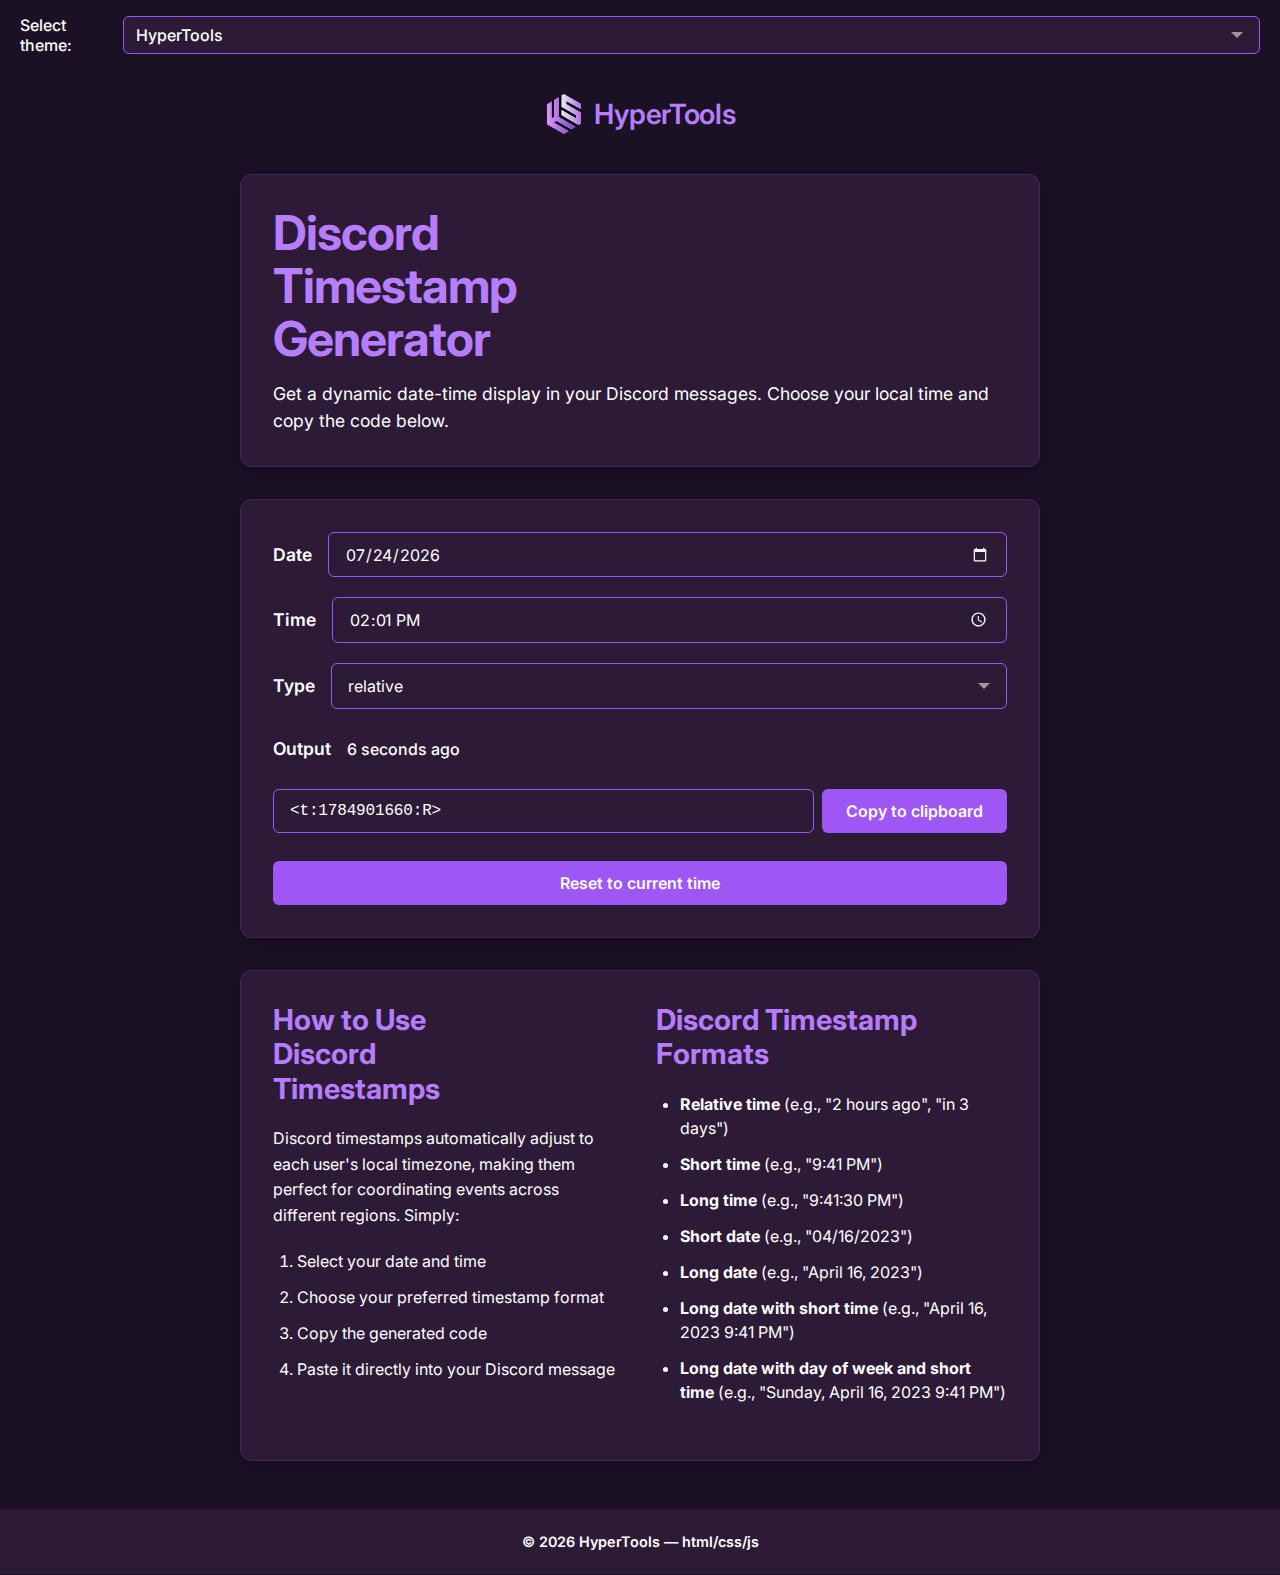
==== commit 6cd3700e: "a" ====
--- a/index.html
+++ b/index.html
@@ -3,16 +3,48 @@
 
 <head>
     <meta charset="UTF-8">
-    <meta name="author" content="Elliot Koh">
-    <meta name="description" content="A Discord Timestamp Generator by Elliot Koh">
-    <meta name="keywords" content="Discord, Timestamp, Generator, HyperTools">
-    <title>Discord Timestamp Generator — HyperTools</title>
+    <meta name="viewport" content="width=device-width, initial-scale=1.0">
+    <meta name="author" content="HyperTools">
+    <meta name="description" content="Free Discord Timestamp Generator tool. Create dynamic timestamps for Discord messages that adapt to each user's timezone. Supports all timestamp formats including relative time, short/long time, and dates.">
+    <meta name="keywords" content="Discord, Timestamp, Generator, Discord Timestamps, Discord Bot, Time Converter, Unix Timestamp, Discord Formatting, HyperTools, Discord Message, Server Time">
+    <meta name="robots" content="index, follow">
+    <meta property="og:title" content="Discord Timestamp Generator — HyperTools">
+    <meta property="og:description" content="Free tool to create dynamic timestamps for Discord messages that adapt to each user's timezone.">
+    <meta property="og:type" content="website">
+    <meta property="og:url" content="https://discord-timestamp.hypertools.dev/">
+    <meta property="og:image" content="https://discord-timestamp.hypertools.dev/og-image.png">
+    <meta name="twitter:card" content="summary_large_image">
+    <meta name="twitter:title" content="Discord Timestamp Generator — HyperTools">
+    <meta name="twitter:description" content="Free tool to create dynamic timestamps for Discord messages that adapt to each user's timezone.">
+    <meta name="twitter:image" content="https://discord-timestamp.hypertools.dev/og-image.png">
+    <title>Discord Timestamp Generator — Create Dynamic Time Display for Discord | HyperTools</title>
     <link rel="icon" href="favicon.ico" type="image/x-icon">
+    <link rel="canonical" href="https://discord-timestamp.hypertools.dev/">
     <link href="https://fonts.googleapis.com/css2?family=Inter:wght@300;400;500;600;700&display=swap" rel="stylesheet">
     <link rel="stylesheet" type="text/css" href="styles.css">
+    <script type="application/ld+json">
+    {
+      "@context": "https://schema.org",
+      "@type": "WebApplication",
+      "name": "Discord Timestamp Generator",
+      "url": "https://discord-timestamp.hypertools.dev/",
+      "description": "Free tool to create dynamic timestamps for Discord messages that adapt to each user's timezone.",
+      "applicationCategory": "UtilityApplication",
+      "operatingSystem": "Any",
+      "offers": {
+        "@type": "Offer",
+        "price": "0"
+      },
+      "author": {
+        "@type": "Organization",
+        "name": "HyperTools",
+        "url": "https://hypertools.dev/"
+      }
+    }
+    </script>
 </head>
 
-<body>
+<body data-theme="hypertools">
     <div class="theme-switcher-wrapper">
         <label for="theme-switcher">Select theme:</label>
         <select id="theme-switcher">
@@ -32,34 +64,94 @@
             <option value="bluedark">Blue Dark</option>
         </select>
     </div>
+    
     <div class="branding">
         <img src="logo.png" alt="HyperTools Logo">
         <h2>HyperTools</h2>
     </div>
-    <div class="container theme-container">
-        <h1 class="theme-title">Discord Timestamp Generator</h1><endl></endl>
-        <p class="theme-body">Get a dynamic date-time display in your Discord messages. Choose your local time and copy the code below.</p>
-    </div>
-    <div class="container theme-container">
-        <span class="theme-body"><b>Date</b></span><input class="theme-accent" type="date" id="d">
-        <span class="theme-body"><b>Time</b></span><input class="theme-accent" type="time" id="hm">
-        <span class="theme-body"><b>Type</b></span>
-        <select class="theme-accent" id="t">
-            <option value="t">short time</option>
-            <option value="T">long time</option>
-            <option value="d">short date</option>
-            <option value="D">long date</option>
-            <option value="f">long date with short time</option>
-            <option value="F">long date with day of week and short time</option>
-            <option value="R" selected="">relative</option>
-        </select>
-        <span class="theme-body"><b>Output</b></span><span class="theme-body" id="preview">1 minute ago</span>
-        <input class="theme-accent" type="text" readonly="" id="code" title="Press Ctrl/Cmd+C to copy">
-        <button class="theme-accent" id="copy">Copy to clipboard</button>
-        <button class="theme-accent" id="current">Reset to current time</button>
-    </div>
-    <footer class="footer theme-footer">
-        <p class="theme-footer-text">© <span id="currentYear"></span> HyperTools — html/css/js</p>
+    
+    <main>
+        <div class="container header-container">
+            <div class="header-content">
+                <h1>Discord<br>Timestamp<br>Generator</h1>
+                <p>Get a dynamic date-time display in your Discord messages. Choose your local time and copy the code below.</p>
+            </div>
+        </div>
+        
+        <div class="container form-container">
+            <div class="form-row">
+                <div class="form-label">Date</div>
+                <div class="form-input">
+                    <input type="date" id="d" aria-label="Select date">
+                </div>
+            </div>
+            
+            <div class="form-row">
+                <div class="form-label">Time</div>
+                <div class="form-input">
+                    <input type="time" id="hm" aria-label="Select time">
+                </div>
+            </div>
+            
+            <div class="form-row">
+                <div class="form-label">Type</div>
+                <div class="form-input">
+                    <select id="t" aria-label="Select timestamp format">
+                        <option value="t">short time</option>
+                        <option value="T">long time</option>
+                        <option value="d">short date</option>
+                        <option value="D">long date</option>
+                        <option value="f">long date with short time</option>
+                        <option value="F">long date with day of week and short time</option>
+                        <option value="R" selected>relative</option>
+                    </select>
+                </div>
+            </div>
+            
+            <div class="form-row">
+                <div class="form-label">Output</div>
+                <div class="form-input output-display">
+                    <span id="preview">1 minute ago</span>
+                </div>
+            </div>
+            
+            <div class="code-row">
+                <input type="text" readonly id="code" aria-label="Generated timestamp code">
+                <button id="copy">Copy to clipboard</button>
+            </div>
+            
+            <button id="current" class="reset-button">Reset to current time</button>
+        </div>
+        
+        <div class="container info-container">
+            <div class="info-section">
+                <h2>How to Use<br>Discord<br>Timestamps</h2>
+                <p>Discord timestamps automatically adjust to each user's local timezone, making them perfect for coordinating events across different regions. Simply:</p>
+                <ol>
+                    <li>Select your date and time</li>
+                    <li>Choose your preferred timestamp format</li>
+                    <li>Copy the generated code</li>
+                    <li>Paste it directly into your Discord message</li>
+                </ol>
+            </div>
+            
+            <div class="formats-section">
+                <h2>Discord Timestamp Formats</h2>
+                <ul>
+                    <li><strong>Relative time</strong> (e.g., "2 hours ago", "in 3 days")</li>
+                    <li><strong>Short time</strong> (e.g., "9:41 PM")</li>
+                    <li><strong>Long time</strong> (e.g., "9:41:30 PM")</li>
+                    <li><strong>Short date</strong> (e.g., "04/16/2023")</li>
+                    <li><strong>Long date</strong> (e.g., "April 16, 2023")</li>
+                    <li><strong>Long date with short time</strong> (e.g., "April 16, 2023 9:41 PM")</li>
+                    <li><strong>Long date with day of week and short time</strong> (e.g., "Sunday, April 16, 2023 9:41 PM")</li>
+                </ul>
+            </div>
+        </div>
+    </main>
+    
+    <footer class="footer">
+        <p>© <span id="currentYear"></span> HyperTools — html/css/js</p>
     </footer>
 
     <script src="script.js"></script>
--- a/styles.css
+++ b/styles.css
@@ -2,6 +2,9 @@
 
 * {
     font-family: 'Inter', sans-serif;
+    box-sizing: border-box;
+    margin: 0;
+    padding: 0;
 }
 
 /* Ensure Inter is applied to form controls across all browsers */
@@ -24,64 +27,71 @@
 html, body {
     margin: 0;
     padding: 0;
+    min-height: 100vh;
+    width: 100%;
+}
+
+body {
+    background-color: #1a1124;
+    color: #ffffff;
+    display: flex;
+    flex-direction: column;
+    align-items: center;
+}
+
+/* Main layout */
+main {
+    width: 100%;
+    max-width: 1200px;
+    padding: 0 20px;
+    margin: 0 auto;
+    display: flex;
+    flex-direction: column;
+    align-items: center;
 }
 
 .container {
-    display: grid;
-    grid-template-columns: 1fr max-content;
-    width: 50rem;
-    margin: 2rem auto;
-    padding: 1.5rem;
-    border-radius: 8px;
-}
-
-.container > * {
-    margin: 0.5rem;
-}
-
-#current {
-    grid-column: span 2;
-}
-
-input, select, button, option {
-    padding: 0.5rem;
-    border-radius: 4px;
-}
-
-button:hover {
-    background: #3d2349;
-}
-
-button {
+    width: 100%;
+    max-width: 800px;
+    margin: 1rem auto;
+    padding: 2rem;
+    border-radius: 12px;
+    background-color: #2d1a36;
+    border: 1px solid rgba(158, 87, 244, 0.2);
+    box-shadow: 0px 4px 20px rgba(0, 0, 0, 0.2);
+}
+
+/* Theme switcher */
+.theme-switcher-wrapper {
+    display: flex;
+    justify-content: flex-end;
+    align-items: center;
+    padding: 15px 20px;
+    width: 100%;
+    color: #ffffff;
+}
+
+.theme-switcher-wrapper label {
+    margin-right: 10px;
+    font-weight: 500;
+}
+
+#theme-switcher {
+    padding: 8px 12px;
+    border-radius: 6px;
+    font-weight: 500;
+    border: 1px solid #9e57f4;
+    background-color: #2d1a36;
+    color: #ffffff;
     cursor: pointer;
-    font-family: 'Inter', sans-serif !important;
-    font-weight: 500;
-    letter-spacing: -0.01em;
-}
-
-.button-clicked {
-    background-color: #9e57f4;
-    border: 1px solid #b77dff;
-}
-
-.footer {
-    position: fixed;
-    bottom: 0;
-    width: 100%;
-    text-align: center;
-    padding: 10px;
-    font-weight: 600;
-}
-
-.theme-footer-text {
-    font-weight: 400;
-}
-
+}
+
+/* Branding */
 .branding {
     display: flex;
     align-items: center;
     justify-content: center;
-    margin-bottom: 1rem;
+    margin: 1.5rem 0;
 }
 
 .branding img {
@@ -90,58 +100,217 @@
 }
 
 .branding h2 {
-    font-size: 1.5rem;
+    font-size: 1.75rem;
+    font-weight: 600;
     margin: 0;
-}
-
-.theme-switcher-wrapper {
+    letter-spacing: -0.01em;
+    color: #b77dff;
+}
+
+/* Header container */
+.header-container {
     display: flex;
-    justify-content: flex-end;
     align-items: center;
-    margin-top: 15px;
-    margin-right: 15px;
-}
-
-.theme-switcher-wrapper label {
-    margin-right: 5px;
-}
-
-/* HyperTools Theme */
-body[data-theme='hypertools'] {
-    background: #1a1124;
-    color: #ffffff;
-}
-body[data-theme='hypertools'] .container,
-body[data-theme='hypertools'] input,
-body[data-theme='hypertools'] select,
-body[data-theme='hypertools'] button {
-    background: #2d1a36;
+}
+
+.header-container h1 {
+    font-size: 3rem;
+    font-weight: 700;
+    line-height: 1.1;
+    color: #b77dff;
+    margin-bottom: 1rem;
+    letter-spacing: -0.02em;
+}
+
+.header-container p {
+    font-size: 1.1rem;
+    line-height: 1.5;
+}
+
+/* Form container */
+.form-container {
+    display: flex;
+    flex-direction: column;
+    gap: 1.25rem;
+}
+
+.form-row {
+    display: grid;
+    grid-template-columns: auto 1fr;
+    align-items: center;
+    gap: 1rem;
+}
+
+.form-label {
+    font-weight: 600;
+    font-size: 1.1rem;
+}
+
+.form-input {
+    width: 100%;
+}
+
+input, select {
+    width: 100%;
+    padding: 0.75rem 1rem;
+    border-radius: 6px;
+    font-size: 1rem;
+    background-color: #2d1a36;
     color: #ffffff;
     border: 1px solid #9e57f4;
-}
-body[data-theme='hypertools'] .container {
-    box-shadow: 0px 0px 10px rgba(158, 87, 244, 0.5);
-}
-body[data-theme='hypertools'] .footer {
+    outline: none;
+}
+
+input[type="date"], input[type="time"] {
+    padding: 0.65rem 1rem;
+}
+
+select {
+    appearance: none;
+    background-image: url('data:image/svg+xml;utf8,<svg xmlns="http://www.w3.org/2000/svg" width="12" height="6"><path d="M0 0h12L6 6z" fill="%23999"/></svg>');
+    background-repeat: no-repeat;
+    background-position: right 1rem center;
+    background-size: 0.75em auto;
+    padding-right: 2.5rem;
+    cursor: pointer;
+}
+
+.output-display {
+    display: flex;
+    align-items: center;
+    min-height: 2.5rem;
+    font-weight: 500;
+}
+
+/* Code display */
+.code-row {
+    display: grid;
+    grid-template-columns: 1fr auto;
+    gap: 0.5rem;
+    margin-bottom: 0.5rem;
+}
+
+#code {
+    font-family: monospace !important;
+    width: 100%;
+}
+
+button {
+    cursor: pointer;
+    font-weight: 600;
+    padding: 0.75rem 1.5rem;
+    font-size: 1rem;
+    border-radius: 6px;
+    background-color: #9e57f4;
+    color: #ffffff;
+    border: none;
+    transition: all 0.2s ease;
+}
+
+button:hover {
+    opacity: 0.9;
+}
+
+.reset-button {
+    width: 100%;
+}
+
+.button-clicked {
+    background-color: #b77dff;
+}
+
+/* Info container */
+.info-container {
+    display: grid;
+    grid-template-columns: 1fr 1fr;
+    gap: 2rem;
+}
+
+.info-section h2, .formats-section h2 {
+    font-size: 1.8rem;
+    font-weight: 700;
+    line-height: 1.2;
+    margin-bottom: 1.25rem;
+    color: #b77dff;
+}
+
+.info-section p, .formats-section p {
+    margin-bottom: 1.25rem;
+    line-height: 1.6;
+}
+
+.info-section ol, .formats-section ul {
+    margin-left: 1.5rem;
+    margin-bottom: 1.5rem;
+}
+
+.info-section li, .formats-section li {
+    margin-bottom: 0.75rem;
+    line-height: 1.5;
+}
+
+/* Footer */
+.footer {
+    width: 100%;
+    text-align: center;
+    padding: 1.5rem 1rem;
+    margin-top: 2rem;
     background-color: #2d1a36;
     color: #ffffff;
 }
-body[data-theme='hypertools'] button:active {
-    background-color: #9e57f4;
-    color: #ffffff;
-}
-body[data-theme='hypertools'] h1 {
-    color: #b77dff;
-}
-body[data-theme='hypertools'] .branding h2 {
-    color: #b77dff;
-}
-body[data-theme='hypertools'] input[type="date"]::-webkit-calendar-picker-indicator,
-body[data-theme='hypertools'] input[type="time"]::-webkit-calendar-picker-indicator {
-    filter: invert(1);
-}
-body[data-theme='hypertools'] .theme-switcher-wrapper {
-    color: #ffffff;
+
+.footer p {
+    font-weight: 600;
+    font-size: 0.9rem;
+}
+
+/* Focus styles for accessibility */
+a:focus, button:focus, input:focus, select:focus {
+    outline: 2px solid #9e57f4;
+    outline-offset: 2px;
+}
+
+/* Media Queries for Responsiveness */
+@media (max-width: 840px) {
+    .header-container h1 {
+        font-size: 2.5rem;
+    }
+
+    .info-container {
+        grid-template-columns: 1fr;
+        gap: 1.5rem;
+    }
+
+    .container {
+        padding: 1.5rem;
+    }
+}
+
+@media (max-width: 600px) {
+    .header-container h1 {
+        font-size: 2rem;
+    }
+
+    .form-row {
+        grid-template-columns: 1fr;
+        gap: 0.5rem;
+    }
+
+    .container {
+        padding: 1.25rem;
+    }
+
+    .code-row {
+        grid-template-columns: 1fr;
+    }
+
+    .theme-switcher-wrapper {
+        padding: 10px 15px;
+    }
+
+    #theme-switcher {
+        max-width: 130px;
+    }
 }
 
 /* Light Theme */
@@ -544,31 +713,6 @@
 body[data-theme='bluedark'] input[type="date"]::-webkit-calendar-picker-indicator,
 body[data-theme='bluedark'] input[type="time"]::-webkit-calendar-picker-indicator {
     filter: invert(1);
-}
-
-/* Media Queries */
-@media (max-width: 50rem) {
-    .container {
-        display: flex;
-        flex-direction: column;
-        width: 90%;
-    }
-
-    .container > * {
-        margin: 1rem 0.2rem;
-    }
-}
-
-/* Override browser specific dropdown styling */
-select {
-    -webkit-appearance: none;
-    -moz-appearance: none;
-    appearance: none;
-    background-image: url('data:image/svg+xml;utf8,<svg xmlns="http://www.w3.org/2000/svg" width="12" height="6"><path d="M0 0h12L6 6z" fill="%23999"/></svg>');
-    background-repeat: no-repeat;
-    background-position: right 0.7em center;
-    background-size: 0.65em auto;
-    padding-right: 1.5em;
 }
 
 /* Additional selectors to ensure Inter is applied to dropdown menus */
@@ -604,3 +748,17 @@
     font-family: 'Inter', sans-serif !important;
     font-weight: 500;
 }
+
+/* Improve focus visibility for accessibility */
+a:focus, button:focus, input:focus, select:focus {
+    outline: 2px solid #9e57f4;
+    outline-offset: 2px;
+}
+
+/* Calendar and time picker styling */
+input[type="date"]::-webkit-calendar-picker-indicator,
+input[type="time"]::-webkit-calendar-picker-indicator {
+    filter: invert(1);
+    cursor: pointer;
+}
+
